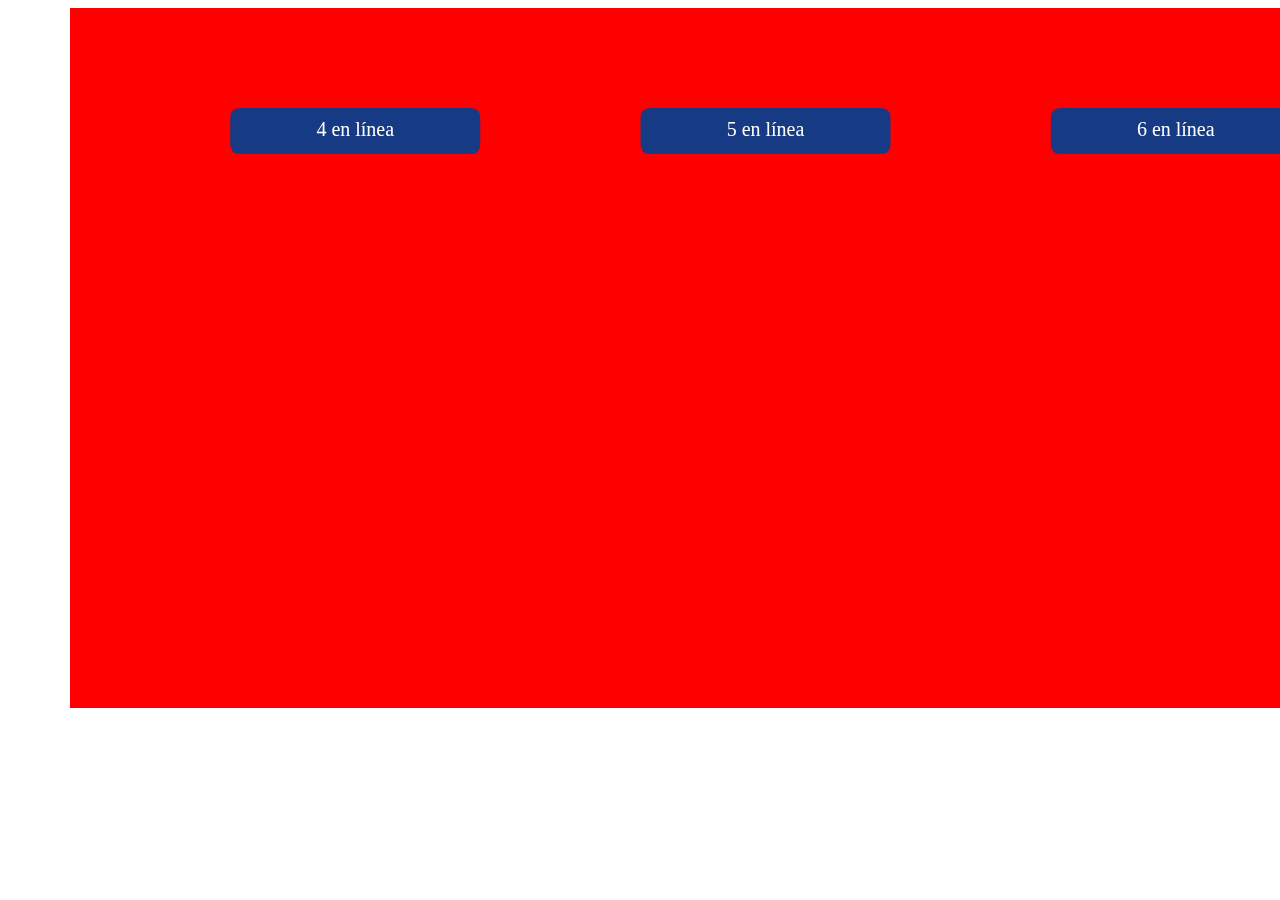
==== canvas/index.html @ 8023834d "clases adminJuego encargada de toda la interfaz y configuracion de juego" ====
<!DOCTYPE html>
<html lang="en">
<head>
    <meta charset="UTF-8">
    <meta name="viewport" content="width=device-width, initial-scale=1.0">
    <title>Document</title>
    <link rel="stylesheet" href="./css/Style.css">
</head>
<body>
    <canvas id="canvasP" height="700" width="1391">

    </canvas>
</body>


<script src="./clases/ficha.js"></script>
<script src="./clases/casillero.js"></script>
<script src="./clases/tablero.js"></script>
<script src="./clases/juego.js"></script>
<script src="./clases/Btn_Presentacion.js"></script>
<script src="./clases/AdminJuego.js"></script>


<script src="./main.js"></script>
</html>
---- canvas/css/Style.css ----
#canvasP{
    margin-left: 62px;
    margin-right: 62px;
}
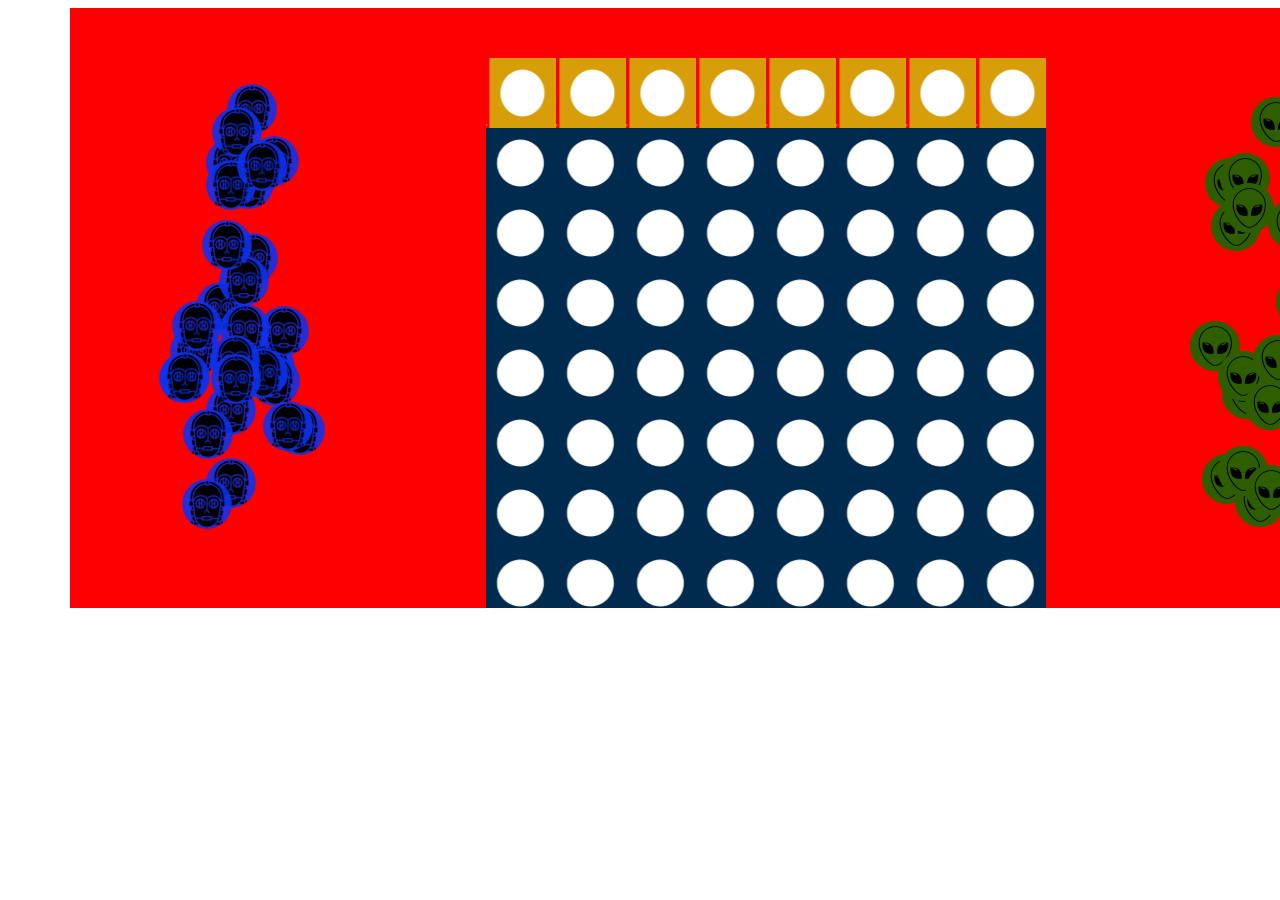
==== commit 03a46f39: "." ====
--- a/canvas/index.html
+++ b/canvas/index.html
@@ -7,7 +7,7 @@
     <link rel="stylesheet" href="./css/Style.css">
 </head>
 <body>
-    <canvas id="canvasP" height="700" width="1391">
+    <canvas id="canvasP" height="600" width="1391">
 
     </canvas>
 </body>
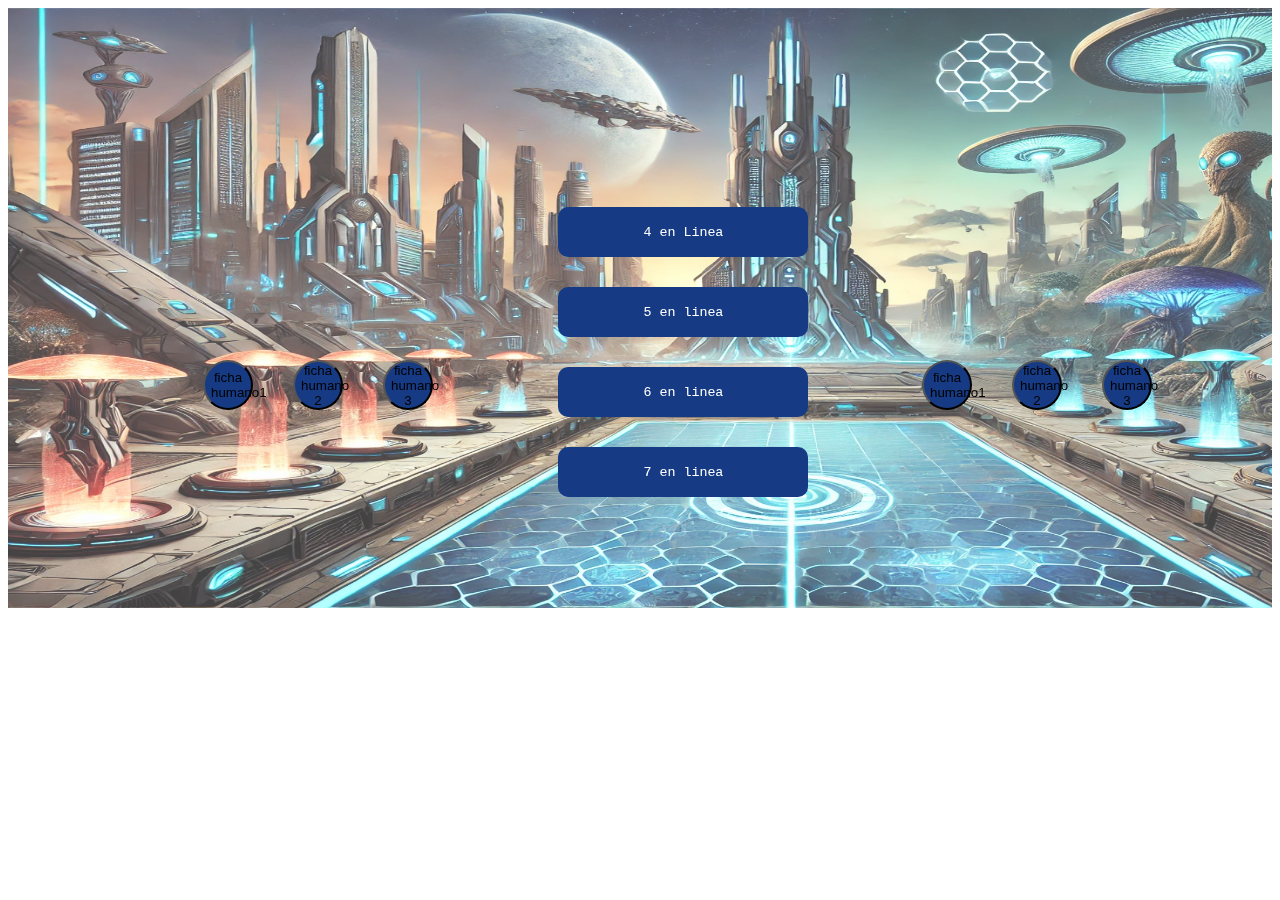
==== commit c0cd9714: "presentacion en curso" ====
--- a/canvas/index.html
+++ b/canvas/index.html
@@ -7,9 +7,33 @@
     <link rel="stylesheet" href="./css/Style.css">
 </head>
 <body>
-    <canvas id="canvasP" height="600" width="1391">
+    <div class="contenedor">
+
+    
+    <canvas id="canvasP" height="600" width="1562">
 
     </canvas>
+    <div class="contenedorJuego">
+        <div class="fichaAliens">
+            <button>ficha humano1</button>
+            <button>ficha humano 2</button>
+            <button>ficha humano 3</button>
+        </div>
+        <div class="btonesModalidad">
+            <button class="btnModalidad">4 en Linea</button>
+            <button  class="btnModalidad">5 en linea</button>
+            <button  class="btnModalidad">6 en linea </button>
+            <button  class="btnModalidad"> 7 en linea </button>
+        </div>
+        <div class="fichaHumanos">
+            <button>ficha humano1</button>
+            <button>ficha humano 2</button>
+            <button>ficha humano 3</button>
+        </div>
+    </div>
+   
+
+</div>  
 </body>
 
 
--- a/canvas/css/Style.css
+++ b/canvas/css/Style.css
@@ -1,4 +1,56 @@
-#canvasP{
-    margin-left: 62px;
-    margin-right: 62px;
-}+html,
+body {
+  overflow-x: hidden;
+}
+
+.contenedorJuego{
+    display: flex;
+}
+.btonesModalidad{
+    display: flex;
+    flex-direction: column;
+    justify-content: center;
+    align-items: center;
+    gap: 30px;
+    position: absolute;
+    top: 23%;
+    margin-left: 43%;
+
+   
+    
+}
+.btonesModalidad>.btnModalidad{
+    color: white;
+    width: 250px;
+    height: 50px;
+    border-radius: 10px;
+    border: none;
+    background-color:#163B84 ;
+    cursor: pointer;
+    font-family: 'Roboto Mono', monospace;
+    
+   
+}
+
+.fichaHumanos,.fichaAliens{
+    display: flex;
+    gap: 40px;
+    position: absolute;
+    top:40%;
+}
+.fichaAliens{
+    right: 10%;
+}
+.fichaHumanos{
+    margin-left: 195px;
+
+}
+.fichaHumanos>button,.fichaAliens>button{
+ 
+    border-radius: 100%;
+    height: 50px;
+    width: 50px; 
+    background-color: #163B84;
+}
+
+
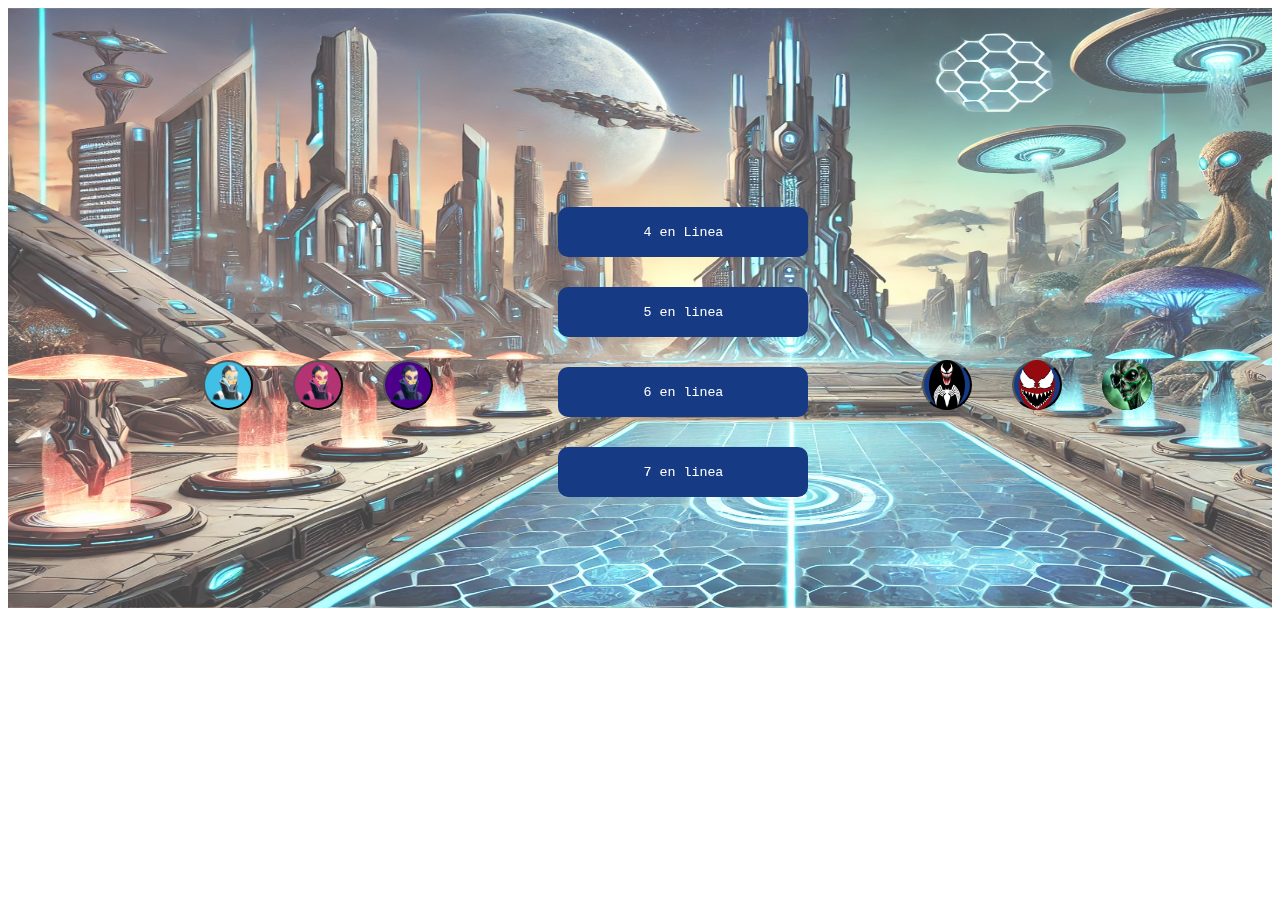
==== commit 7f98f072: "muchos cambios" ====
--- a/canvas/index.html
+++ b/canvas/index.html
@@ -1,39 +1,41 @@
 <!DOCTYPE html>
 <html lang="en">
+
 <head>
     <meta charset="UTF-8">
     <meta name="viewport" content="width=device-width, initial-scale=1.0">
     <title>Document</title>
     <link rel="stylesheet" href="./css/Style.css">
 </head>
+
 <body>
     <div class="contenedor">
 
-    
-    <canvas id="canvasP" height="600" width="1562">
 
-    </canvas>
-    <div class="contenedorJuego">
-        <div class="fichaAliens">
-            <button>ficha humano1</button>
-            <button>ficha humano 2</button>
-            <button>ficha humano 3</button>
+        <canvas id="canvasP" height="600" width="1562">
+
+        </canvas>
+        <div class="contenedorJuego">
+            <div class="fichaAliens">
+                <button><img src="./img/alien1.jpg" alt=""></button>
+                <button><img src="./img/alien2.jpg" alt=""></button>
+                <button><img src="img/alien3.webp" alt=""></button>
+            </div>
+            <div class="btonesModalidad">
+                <button class="btnModalidad">4 en Linea</button>
+                <button class="btnModalidad">5 en linea</button>
+                <button class="btnModalidad">6 en linea </button>
+                <button class="btnModalidad"> 7 en linea </button>
+            </div>
+            <div class="fichaHumanos">
+                <button class="H1"><img src="./img/Humanoide1.png" alt=""></button>
+                <button class="H2"><img src="./img/Humanoides2.png" alt=""></button>
+                <button class="H3"><img src="img/Humanoide3.png" alt=""></button>
+            </div>
         </div>
-        <div class="btonesModalidad">
-            <button class="btnModalidad">4 en Linea</button>
-            <button  class="btnModalidad">5 en linea</button>
-            <button  class="btnModalidad">6 en linea </button>
-            <button  class="btnModalidad"> 7 en linea </button>
-        </div>
-        <div class="fichaHumanos">
-            <button>ficha humano1</button>
-            <button>ficha humano 2</button>
-            <button>ficha humano 3</button>
-        </div>
+
+
     </div>
-   
-
-</div>  
 </body>
 
 
@@ -46,4 +48,5 @@
 
 
 <script src="./main.js"></script>
+
 </html>--- a/canvas/css/Style.css
+++ b/canvas/css/Style.css
@@ -1,12 +1,13 @@
 html,
 body {
-  overflow-x: hidden;
+    overflow-x: hidden;
 }
 
-.contenedorJuego{
+.contenedorJuego {
     display: flex;
 }
-.btonesModalidad{
+
+.btonesModalidad {
     display: flex;
     flex-direction: column;
     justify-content: center;
@@ -15,42 +16,69 @@
     position: absolute;
     top: 23%;
     margin-left: 43%;
+}
 
-   
-    
-}
-.btonesModalidad>.btnModalidad{
+.btonesModalidad>.btnModalidad {
     color: white;
     width: 250px;
     height: 50px;
     border-radius: 10px;
     border: none;
-    background-color:#163B84 ;
+    background-color: #163B84;
     cursor: pointer;
     font-family: 'Roboto Mono', monospace;
-    
-   
 }
 
-.fichaHumanos,.fichaAliens{
+.fichaHumanos,
+.fichaAliens {
     display: flex;
     gap: 40px;
     position: absolute;
-    top:40%;
+    top: 40%;
 }
-.fichaAliens{
+
+.fichaAliens {
+    display: flex;
+    justify-content: center;
+    align-items: center;
     right: 10%;
 }
-.fichaHumanos{
+
+.fichaHumanos {
+    display: flex;
+    justify-content: center;
+    align-items: center;
     margin-left: 195px;
 
 }
-.fichaHumanos>button,.fichaAliens>button{
- 
+
+.fichaHumanos>button,
+.fichaAliens>button {
+    display: flex;
+    justify-content: center;
+    align-items: center;
     border-radius: 100%;
     height: 50px;
-    width: 50px; 
+    width: 50px;
     background-color: #163B84;
 }
 
+.fichaHumanos img,
+.fichaAliens img {
+    border-radius: 50%;
+    width: 50px;
+    height: 50px;
+    object-fit: cover;
+}
 
+.fichaHumanos>.H1 {
+    background-color: #40C0E7;
+}
+
+.fichaHumanos>.H2 {
+    background-color: #b33373;
+}
+
+.fichaHumanos>.H3 {
+    background-color: #4C008A;
+}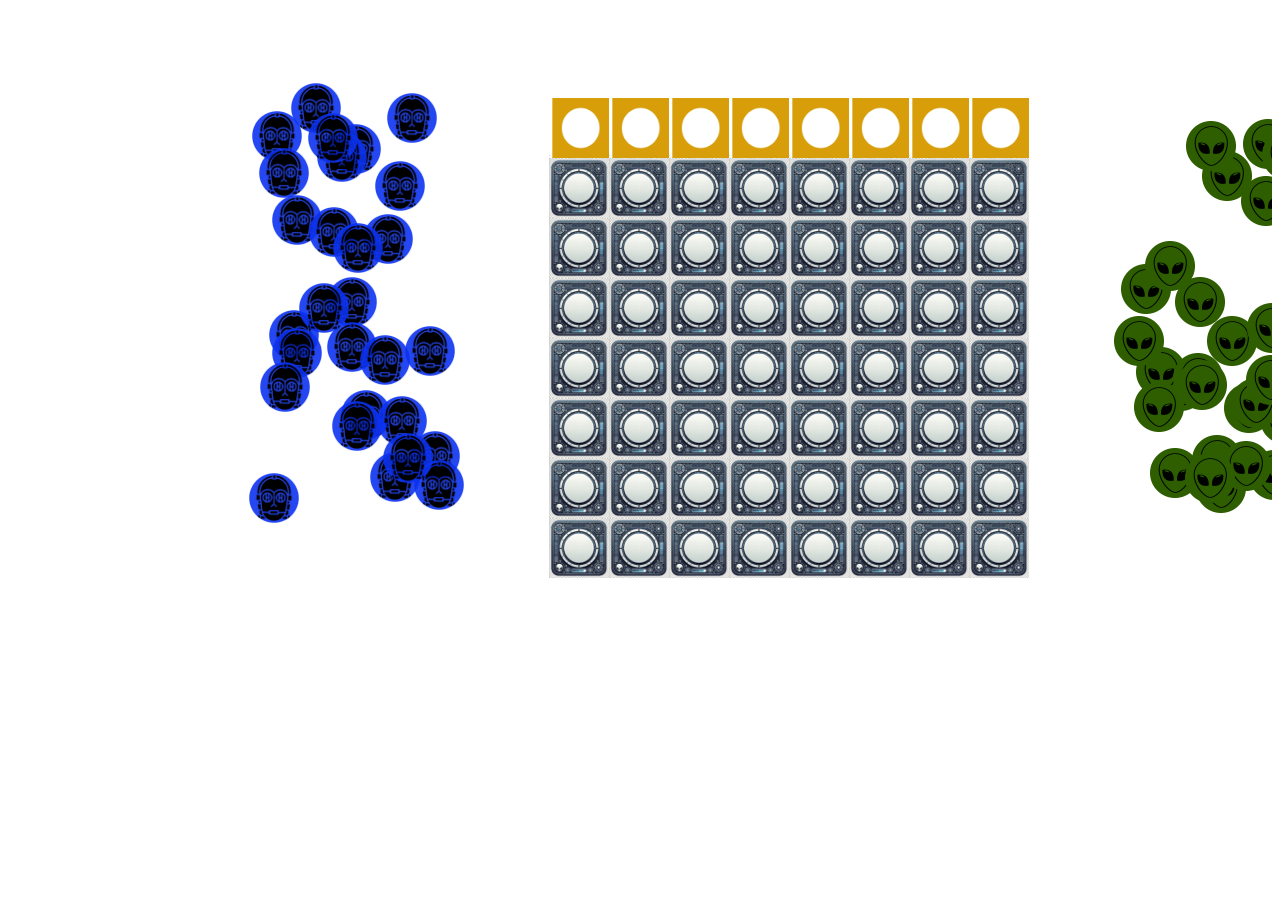
==== commit 61841ddb: "." ====
--- a/canvas/index.html
+++ b/canvas/index.html
@@ -1,41 +1,39 @@
 <!DOCTYPE html>
 <html lang="en">
-
 <head>
     <meta charset="UTF-8">
     <meta name="viewport" content="width=device-width, initial-scale=1.0">
     <title>Document</title>
     <link rel="stylesheet" href="./css/Style.css">
 </head>
-
 <body>
     <div class="contenedor">
 
+    
+    <canvas id="canvasP" height="600" width="1562">
 
-        <canvas id="canvasP" height="600" width="1562">
+    </canvas>
+    <!-- <div class="contenedorJuego">
+        <div class="fichaAliens">
+            <button>ficha humano1</button>
+            <button>ficha humano 2</button>
+            <button>ficha humano 3</button>
+        </div>
+        <div class="btonesModalidad">
+            <button class="btnModalidad">4 en Linea</button>
+            <button  class="btnModalidad">5 en linea</button>
+            <button  class="btnModalidad">6 en linea </button>
+            <button  class="btnModalidad"> 7 en linea </button>
+        </div>
+        <div class="fichaHumanos">
+            <button>ficha humano1</button>
+            <button>ficha humano 2</button>
+            <button>ficha humano 3</button>
+        </div>
+    </div>
+   
 
-        </canvas>
-        <div class="contenedorJuego">
-            <div class="fichaAliens">
-                <button><img src="./img/alien1.jpg" alt=""></button>
-                <button><img src="./img/alien2.jpg" alt=""></button>
-                <button><img src="img/alien3.webp" alt=""></button>
-            </div>
-            <div class="btonesModalidad">
-                <button class="btnModalidad">4 en Linea</button>
-                <button class="btnModalidad">5 en linea</button>
-                <button class="btnModalidad">6 en linea </button>
-                <button class="btnModalidad"> 7 en linea </button>
-            </div>
-            <div class="fichaHumanos">
-                <button class="H1"><img src="./img/Humanoide1.png" alt=""></button>
-                <button class="H2"><img src="./img/Humanoides2.png" alt=""></button>
-                <button class="H3"><img src="img/Humanoide3.png" alt=""></button>
-            </div>
-        </div>
-
-
-    </div>
+</div>   -->
 </body>
 
 
@@ -48,5 +46,4 @@
 
 
 <script src="./main.js"></script>
-
 </html>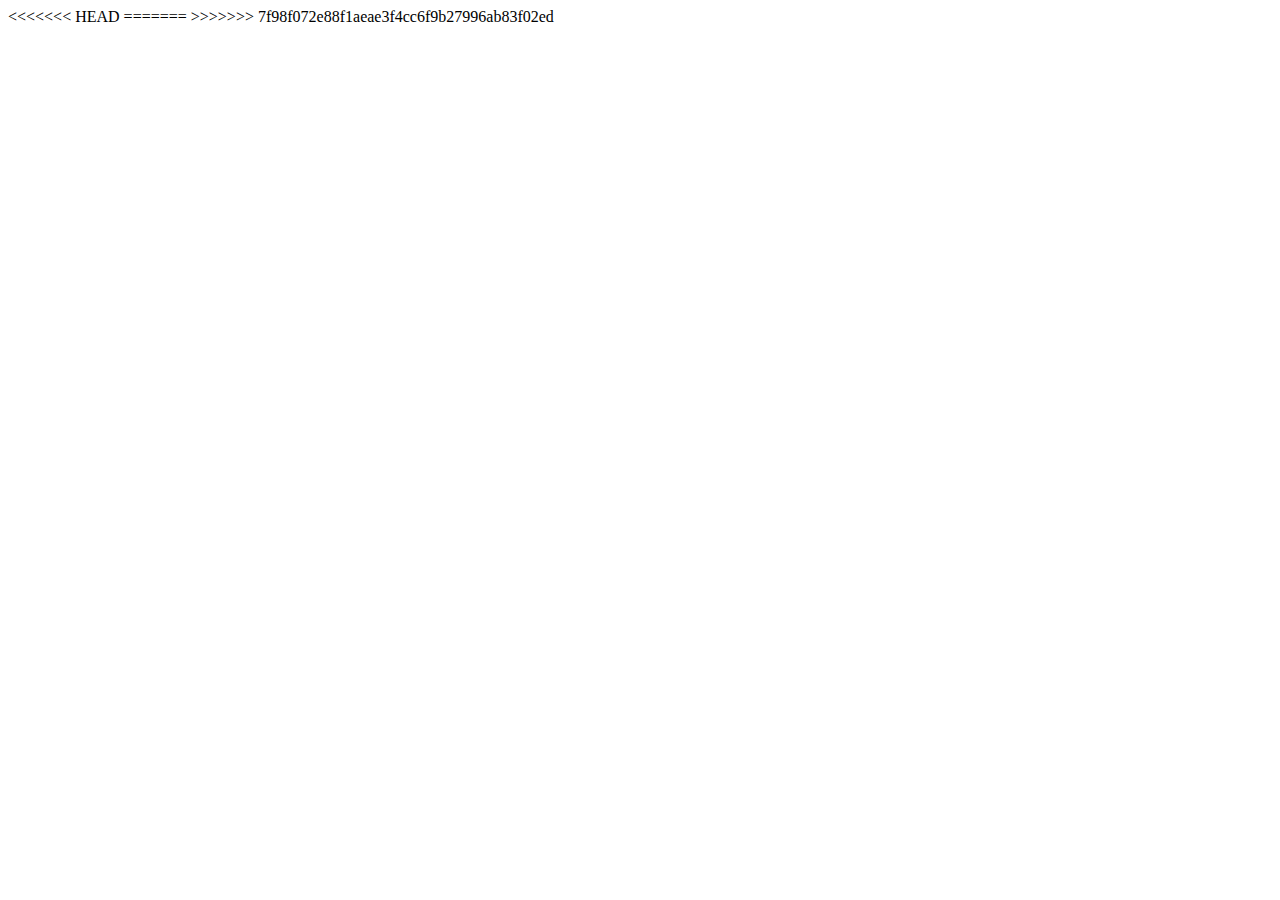
==== commit 2f022514: "." ====
--- a/canvas/index.html
+++ b/canvas/index.html
@@ -1,17 +1,18 @@
 <!DOCTYPE html>
 <html lang="en">
+
 <head>
     <meta charset="UTF-8">
     <meta name="viewport" content="width=device-width, initial-scale=1.0">
     <title>Document</title>
     <link rel="stylesheet" href="./css/Style.css">
 </head>
+
 <body>
     <div class="contenedor">
 
-    
-    <canvas id="canvasP" height="600" width="1562">
 
+<<<<<<< HEAD
     </canvas>
     <!-- <div class="contenedorJuego">
         <div class="fichaAliens">
@@ -29,11 +30,38 @@
             <button>ficha humano1</button>
             <button>ficha humano 2</button>
             <button>ficha humano 3</button>
+=======
+        <canvas id="canvasP" height="600" width="1562">
+
+        </canvas>
+        <div class="contenedorJuego">
+            <div class="fichaAliens">
+                <button><img src="./img/alien1.jpg" alt=""></button>
+                <button><img src="./img/alien2.jpg" alt=""></button>
+                <button><img src="img/alien3.webp" alt=""></button>
+            </div>
+            <div class="btonesModalidad">
+                <button class="btnModalidad">4 en Linea</button>
+                <button class="btnModalidad">5 en linea</button>
+                <button class="btnModalidad">6 en linea </button>
+                <button class="btnModalidad"> 7 en linea </button>
+            </div>
+            <div class="fichaHumanos">
+                <button class="H1"><img src="./img/Humanoide1.png" alt=""></button>
+                <button class="H2"><img src="./img/Humanoides2.png" alt=""></button>
+                <button class="H3"><img src="img/Humanoide3.png" alt=""></button>
+            </div>
+>>>>>>> 7f98f072e88f1aeae3f4cc6f9b27996ab83f02ed
         </div>
+
+
     </div>
+<<<<<<< HEAD
    
 
 </div>   -->
+=======
+>>>>>>> 7f98f072e88f1aeae3f4cc6f9b27996ab83f02ed
 </body>
 
 
@@ -46,4 +74,5 @@
 
 
 <script src="./main.js"></script>
+
 </html>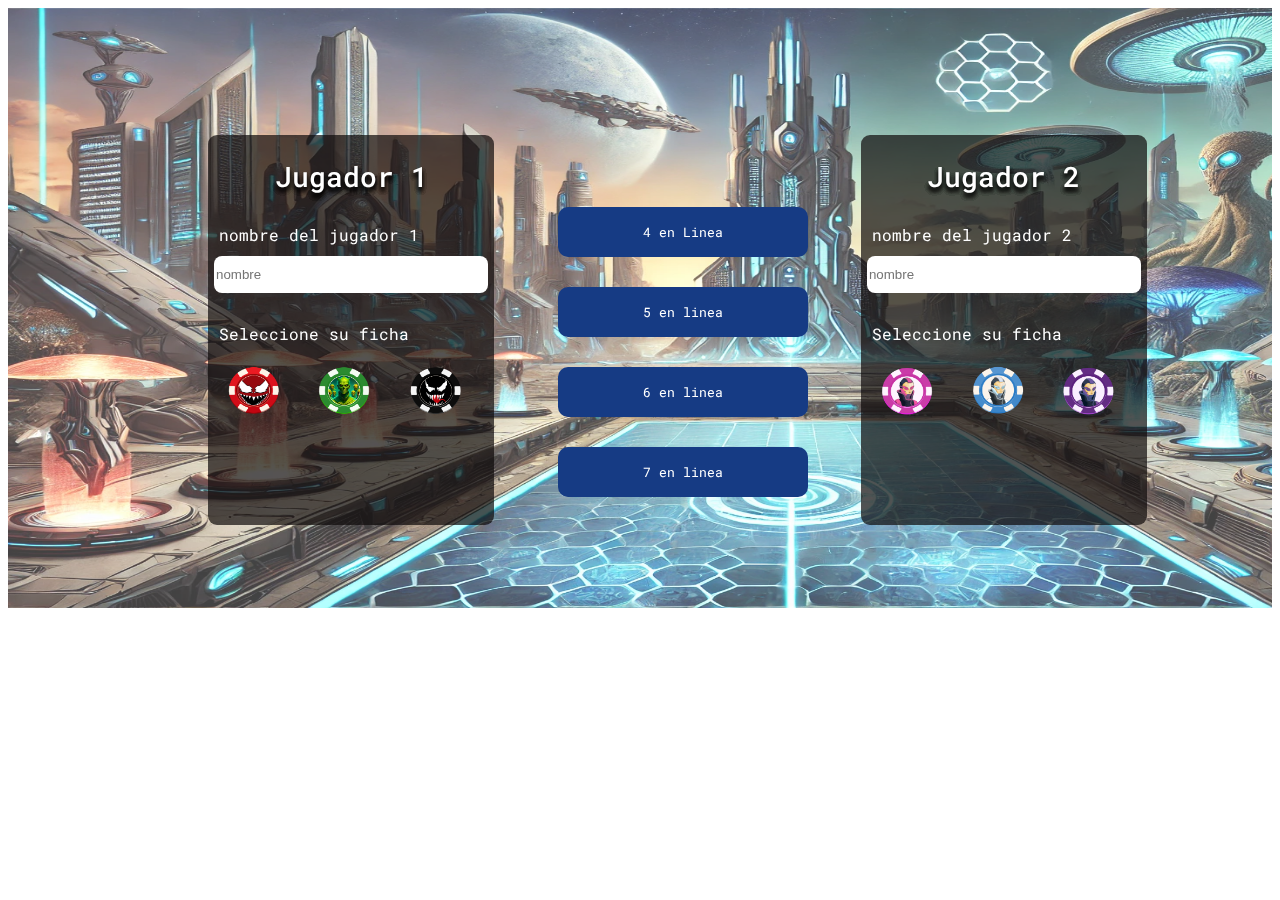
==== commit 9dbe8207: "realizada la presentacion del juego viendo si puedo hacer aparecer las fichas dependiendo la eleccio" ====
--- a/canvas/index.html
+++ b/canvas/index.html
@@ -6,62 +6,71 @@
     <meta name="viewport" content="width=device-width, initial-scale=1.0">
     <title>Document</title>
     <link rel="stylesheet" href="./css/Style.css">
+    <link rel="preconnect" href="https://fonts.googleapis.com">
+<link rel="preconnect" href="https://fonts.gstatic.com" crossorigin>
+<link href="https://fonts.googleapis.com/css2?family=Nunito+Sans:ital,opsz,wght@0,6..12,200..1000;1,6..12,200..1000&family=Roboto+Condensed:ital,wght@0,100..900;1,100..900&family=Roboto+Mono:ital,wght@0,100..700;1,100..700&family=Roboto+Slab:wght@100..900&display=swap" rel="stylesheet">
+
 </head>
 
 <body>
+    <canvas id="canvasP" height="600" width="1562">
+
+    </canvas>
     <div class="contenedor">
 
 
-<<<<<<< HEAD
-    </canvas>
-    <!-- <div class="contenedorJuego">
-        <div class="fichaAliens">
-            <button>ficha humano1</button>
-            <button>ficha humano 2</button>
-            <button>ficha humano 3</button>
-        </div>
-        <div class="btonesModalidad">
-            <button class="btnModalidad">4 en Linea</button>
-            <button  class="btnModalidad">5 en linea</button>
-            <button  class="btnModalidad">6 en linea </button>
-            <button  class="btnModalidad"> 7 en linea </button>
-        </div>
-        <div class="fichaHumanos">
-            <button>ficha humano1</button>
-            <button>ficha humano 2</button>
-            <button>ficha humano 3</button>
-=======
-        <canvas id="canvasP" height="600" width="1562">
+       
+        <div class="contenedorJuego">
 
-        </canvas>
-        <div class="contenedorJuego">
-            <div class="fichaAliens">
-                <button><img src="./img/alien1.jpg" alt=""></button>
-                <button><img src="./img/alien2.jpg" alt=""></button>
-                <button><img src="img/alien3.webp" alt=""></button>
+            <div class="form-containerPlayer">
+                <h2>Jugador 1</h2>
+                <form class="formPlayer">
+                   <p>nombre del jugador 1</p>
+                  <input type="text" placeholder="nombre" class="input-nombre" required>
+                  <div class="containerFichas">
+                    <p>Seleccione su ficha</p>
+                    <div class="ficha-selection">
+                      <img class="fichaAlien" src="img/fichaAliens1.png" alt="Ficha 1">
+                      <img class="fichaAlien"src="img/fichaAliens2.png" alt="Ficha 2">
+                      <img class="fichaAlien"src="img/fichasAliens3.png" alt="Ficha 3">
+                    </div>
+                  </div>
+                 
+                 
+               
+                </form>
+              </div>
+            <div class="btonesModalidad">
+                <button class="btnModalidad" modalidad="4">4 en Linea</button>
+                <button class="btnModalidad" modalidad="5">5 en linea</button>
+                <button class="btnModalidad" modalidad="6">6 en linea </button>
+                <button class="btnModalidad" modalidad="7"> 7 en linea </button>
             </div>
-            <div class="btonesModalidad">
-                <button class="btnModalidad">4 en Linea</button>
-                <button class="btnModalidad">5 en linea</button>
-                <button class="btnModalidad">6 en linea </button>
-                <button class="btnModalidad"> 7 en linea </button>
-            </div>
-            <div class="fichaHumanos">
-                <button class="H1"><img src="./img/Humanoide1.png" alt=""></button>
-                <button class="H2"><img src="./img/Humanoides2.png" alt=""></button>
-                <button class="H3"><img src="img/Humanoide3.png" alt=""></button>
-            </div>
->>>>>>> 7f98f072e88f1aeae3f4cc6f9b27996ab83f02ed
+            
+            <div class="form-containerPlayer  player2">
+                <h2>Jugador 2</h2>
+                <form class="formPlayer">
+                   <p>nombre del jugador 2</p>
+                  <input type="text" placeholder="nombre" class="input-nombre" required>
+                  <div class="containerFichas">
+                    <p>Seleccione su ficha</p>
+                    <div class="ficha-selection">
+                      <img class="fichaHumano" src="img/ficha_Humano.png" alt="Ficha 1" ficha="humano1">
+                      <img class="fichaHumano" src="img/fichaHumanoide2.png" alt="Ficha 2" ficha="humano2">
+                      <img class="fichaHumano" src="img/fichaHumanoide3.png" alt="Ficha 3" ficha="humano3">
+                    </div>
+                  </div>
+               
+                  
+                 
+             
+               
+                </form>
+              </div>
         </div>
 
 
     </div>
-<<<<<<< HEAD
-   
-
-</div>   -->
-=======
->>>>>>> 7f98f072e88f1aeae3f4cc6f9b27996ab83f02ed
 </body>
 
 
--- a/canvas/css/Style.css
+++ b/canvas/css/Style.css
@@ -5,6 +5,7 @@
 
 .contenedorJuego {
     display: flex;
+  
 }
 
 .btonesModalidad {
@@ -29,14 +30,70 @@
     font-family: 'Roboto Mono', monospace;
 }
 
-.fichaHumanos,
-.fichaAliens {
+.form-containerPlayer {
     display: flex;
-    gap: 40px;
+    gap: 30px;
     position: absolute;
-    top: 40%;
+    top: 15%;
+    border-radius: 9px;
+    background-color: rgba(14, 10, 10, 0.7);
+    width: 286px;
+    height: 390px;
+    align-items: center;
+    font-family: 'Roboto Mono';
+    color: white;
 }
 
+.form-containerPlayer>h2 {
+
+
+    font-style: normal;
+    font-weight: 500;
+    font-size: 28px;
+    line-height: 37px;
+    /* identical to box height */
+    
+    color: #FFFFFF;
+
+    text-shadow: 0px 4px 4px rgba(0, 0, 0, 0.25), 0px 4px 4px rgba(0, 0, 0, 0.25), 0px 4px 4px rgba(0, 0, 0, 0.25), 0px 4px 4px rgba(0, 0, 0, 0.25), 0px 4px 4px rgba(0, 0, 0, 0.25), 0px 4px 4px rgba(0, 0, 0, 0.25), 0px 4px 4px rgba(0, 0, 0, 0.25), 0px 4px 4px rgba(0, 0, 0, 0.25);
+
+}
+.form-containerPlayer,p{
+    margin-left: 5px;
+}
+
+.form-containerPlayer {
+    flex-direction: column;
+    column-gap: 20px;
+    margin-left: 200px;
+}
+.formPlayer{
+    margin-top: -40px;
+}
+
+.input-nombre {
+    width: 270px;
+    height: 35px;
+    border-radius: 8px;
+    border: none;
+    margin-top: -5px;
+}
+.containerFichas{
+    margin-top: 30px;
+}
+.ficha-selection{
+    display: flex;
+    gap: 30px;
+    margin-left:10px;
+}
+.ficha-selection>img{
+    height: 60px;
+    width: 60px;
+    cursor: pointer;
+}
+.player2{
+    right: 10.4%;
+}
 .fichaAliens {
     display: flex;
     justify-content: center;
@@ -71,14 +128,10 @@
     object-fit: cover;
 }
 
-.fichaHumanos>.H1 {
-    background-color: #40C0E7;
+.elegida{
+    border: solid white 5px;
+    border-radius: 100%;
 }
-
-.fichaHumanos>.H2 {
-    background-color: #b33373;
+.none{
+    display: none;
 }
-
-.fichaHumanos>.H3 {
-    background-color: #4C008A;
-}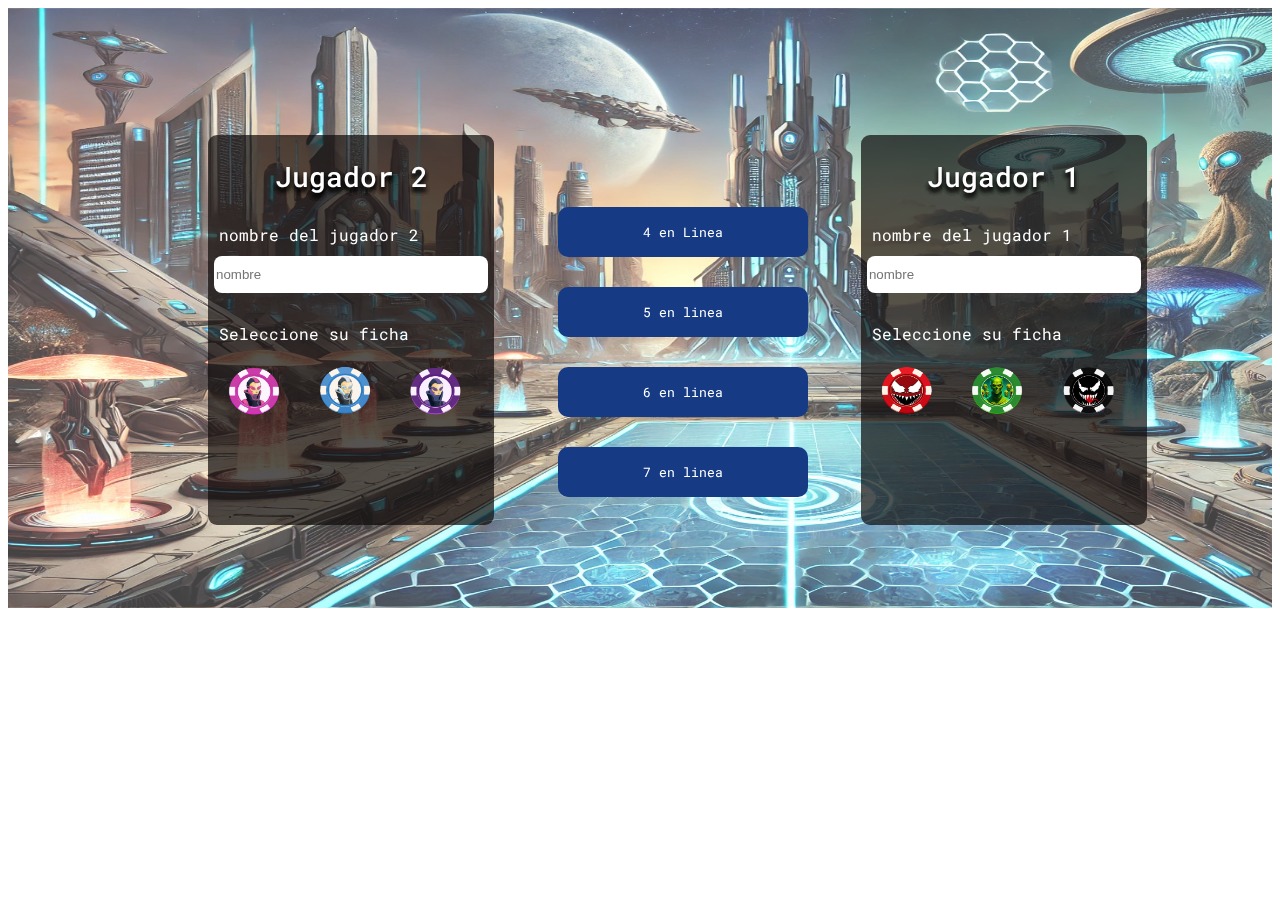
==== commit f080d03d: "presentacion del juego terminada falta timer" ====
--- a/canvas/index.html
+++ b/canvas/index.html
@@ -22,20 +22,20 @@
        
         <div class="contenedorJuego">
 
-            <div class="form-containerPlayer">
-                <h2>Jugador 1</h2>
+            
+            <div class="form-containerPlayer  ">
+                <h2>Jugador 2</h2>
                 <form class="formPlayer">
-                   <p>nombre del jugador 1</p>
-                  <input type="text" placeholder="nombre" class="input-nombre" required>
+                   <p>nombre del jugador 2</p>
+                  <input type="text" placeholder="nombre" id="inputHumanos" class="input-nombre" required>
                   <div class="containerFichas">
                     <p>Seleccione su ficha</p>
                     <div class="ficha-selection">
-                      <img class="fichaAlien" src="img/fichaAliens1.png" alt="Ficha 1">
-                      <img class="fichaAlien"src="img/fichaAliens2.png" alt="Ficha 2">
-                      <img class="fichaAlien"src="img/fichasAliens3.png" alt="Ficha 3">
+                      <img class="fichaHumano" src="img/ficha_Humano.png" alt="Ficha 1" ficha="humano1">
+                      <img class="fichaHumano" src="img/fichaHumanoide2.png" alt="Ficha 2" ficha="humano2">
+                      <img class="fichaHumano" src="img/fichaHumanoide3.png" alt="Ficha 3" ficha="humano3">
                     </div>
                   </div>
-                 
                  
                
                 </form>
@@ -46,29 +46,24 @@
                 <button class="btnModalidad" modalidad="6">6 en linea </button>
                 <button class="btnModalidad" modalidad="7"> 7 en linea </button>
             </div>
-            
-            <div class="form-containerPlayer  player2">
-                <h2>Jugador 2</h2>
+            <div class="form-containerPlayer player2">
+                <h2>Jugador 1</h2>
                 <form class="formPlayer">
-                   <p>nombre del jugador 2</p>
-                  <input type="text" placeholder="nombre" class="input-nombre" required>
+                   <p>nombre del jugador 1</p>
+                  <input type="text" placeholder="nombre"  id="inputAliens"  class="input-nombre" required>
                   <div class="containerFichas">
                     <p>Seleccione su ficha</p>
                     <div class="ficha-selection">
-                      <img class="fichaHumano" src="img/ficha_Humano.png" alt="Ficha 1" ficha="humano1">
-                      <img class="fichaHumano" src="img/fichaHumanoide2.png" alt="Ficha 2" ficha="humano2">
-                      <img class="fichaHumano" src="img/fichaHumanoide3.png" alt="Ficha 3" ficha="humano3">
+                      <img class="fichaAlien" src="img/fichaAliens1.png" alt="Ficha 1">
+                      <img class="fichaAlien"src="img/fichaAliens2.png" alt="Ficha 2">
+                      <img class="fichaAlien"src="img/fichasAliens3.png" alt="Ficha 3">
                     </div>
                   </div>
-               
-                  
-                 
-             
-               
                 </form>
               </div>
         </div>
-
+            <div class=" none  " id="nombreJugador1"></div>
+            <div class="  none " id="nombreJugador2"></div>
 
     </div>
 </body>
--- a/canvas/css/Style.css
+++ b/canvas/css/Style.css
@@ -135,3 +135,32 @@
 .none{
     display: none;
 }
+.namePlayer1,.namePlayer2{
+    height: 54px;
+    width: 320px;
+    border-radius: 10px;
+    background-color:rgba(14, 10, 10, 0.7);
+    margin-top: 10px;
+    position: absolute;
+    display: flex;
+    top: 2%;
+    align-items:center ;
+    gap: 10px;
+    
+}
+
+.namePlayer1{
+    margin-left: 15px;
+}
+.namePlayer2{
+    right: 2%;
+}
+.namePlayer1>img,.namePlayer2>img{
+    height: 50px;
+    width: 50px;
+}
+.namePlayer1>h3,.namePlayer2>h3{
+    font-size: 30px;
+    font-family:'Roboto Mono' ;
+    color: #FFFFFF;
+}